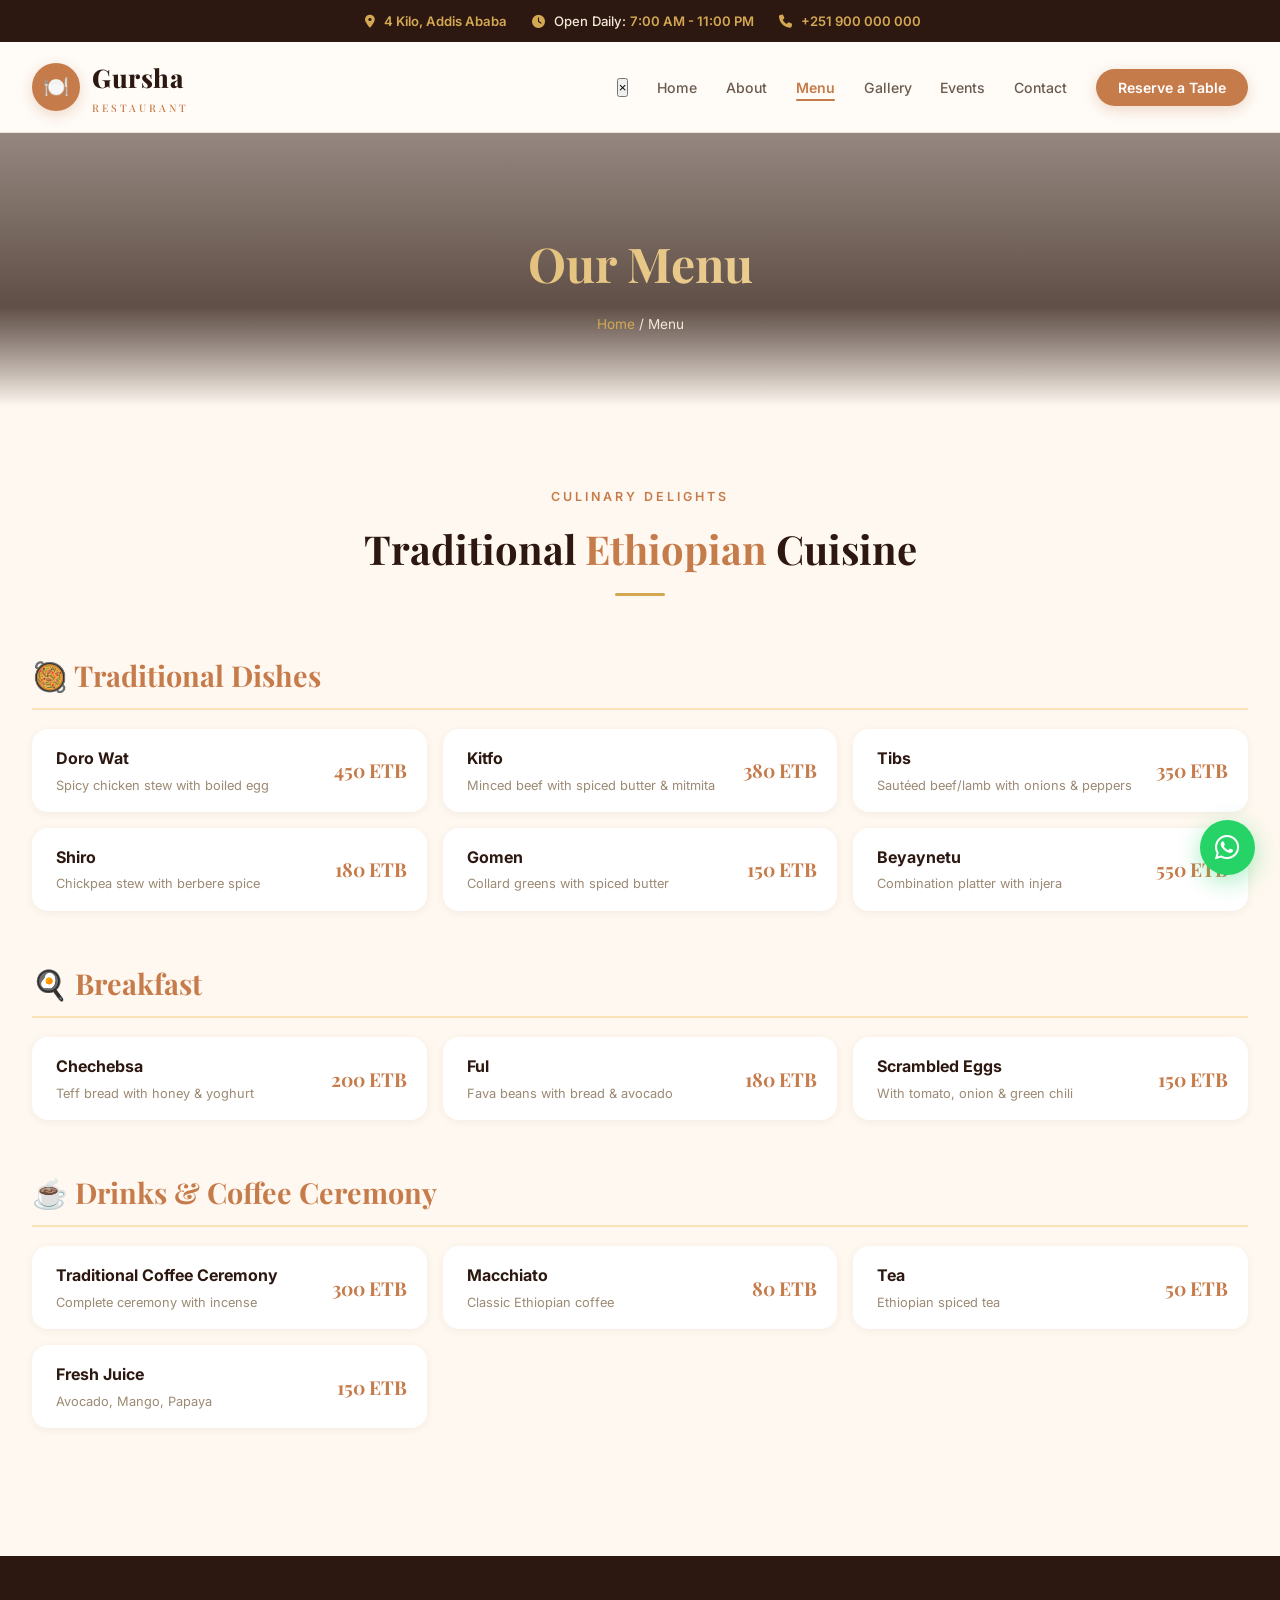
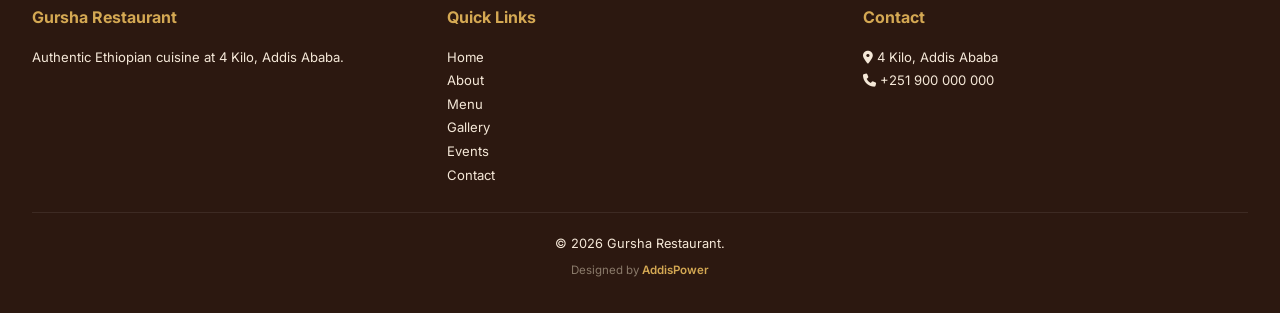
==== menu.html @ 1797aa76 "Create menu.html" ====
<!DOCTYPE html>
<html lang="en">
<head>
    <meta charset="UTF-8">
    <meta name="viewport" content="width=device-width, initial-scale=1.0">
    <title>Menu | Gursha Restaurant | 4 Kilo Addis Ababa</title>
    <meta name="description" content="Explore Gursha Restaurant's full menu - traditional Ethiopian dishes, breakfast, coffee ceremony, and more at 4 Kilo, Addis Ababa.">
    <link rel="preconnect" href="https://fonts.googleapis.com">
    <link rel="preconnect" href="https://fonts.gstatic.com" crossorigin>
    <link href="https://fonts.googleapis.com/css2?family=Inter:opsz,wght@14..32,300;400;500;600;700;800;900&family=Playfair+Display:ital,wght@0,400;0,500;0,600;0,700;0,800;0,900;1,400&display=swap" rel="stylesheet">
    <link rel="stylesheet" href="https://cdnjs.cloudflare.com/ajax/libs/font-awesome/6.5.1/css/all.min.css">
    <link rel="stylesheet" href="css/style.css">
</head>
<body>

<div class="topbar">
    <div><i class="fas fa-map-marker-alt"></i> <span>4 Kilo, Addis Ababa</span></div>
    <div><i class="fas fa-clock"></i> Open Daily: <span>7:00 AM - 11:00 PM</span></div>
    <div><i class="fas fa-phone"></i> <span>+251 900 000 000</span></div>
</div>

<header class="nav-bar">
    <div class="nav-inner">
        <a href="index.html" class="logo"><div class="logo-icon">🍽️</div><div class="logo-text">Gursha<span>RESTAURANT</span></div></a>
        <button class="mobile-menu-btn" aria-label="Menu"><i class="fas fa-bars"></i></button>
        <div class="nav-overlay"></div>
        <ul class="nav-links">
            <button class="nav-close-btn">&times;</button>
            <li><a href="index.html">Home</a></li>
            <li><a href="about.html">About</a></li>
            <li><a href="menu.html" class="active">Menu</a></li>
            <li><a href="gallery.html">Gallery</a></li>
            <li><a href="events.html">Events</a></li>
            <li><a href="contact.html">Contact</a></li>
            <li><a href="contact.html" class="nav-cta">Reserve a Table</a></li>
        </ul>
    </div>
</header>

<section class="page-header">
    <div class="page-header-content">
        <h1>Our Menu</h1>
        <div class="breadcrumb"><a href="index.html">Home</a> / Menu</div>
    </div>
</section>

<div class="container">
    <section class="section">
        <div class="section-header reveal">
            <div class="section-label">Culinary Delights</div>
            <h2 class="section-title">Traditional <span>Ethiopian</span> Cuisine</h2>
            <div class="section-line"></div>
        </div>

        <!-- Traditional Dishes -->
        <div class="menu-category reveal">
            <h3>🥘 Traditional Dishes</h3>
            <div class="menu-grid">
                <div class="menu-item"><div class="menu-item-info"><h4>Doro Wat</h4><p>Spicy chicken stew with boiled egg</p></div><div class="menu-item-price">450 ETB</div></div>
                <div class="menu-item"><div class="menu-item-info"><h4>Kitfo</h4><p>Minced beef with spiced butter & mitmita</p></div><div class="menu-item-price">380 ETB</div></div>
                <div class="menu-item"><div class="menu-item-info"><h4>Tibs</h4><p>Sautéed beef/lamb with onions & peppers</p></div><div class="menu-item-price">350 ETB</div></div>
                <div class="menu-item"><div class="menu-item-info"><h4>Shiro</h4><p>Chickpea stew with berbere spice</p></div><div class="menu-item-price">180 ETB</div></div>
                <div class="menu-item"><div class="menu-item-info"><h4>Gomen</h4><p>Collard greens with spiced butter</p></div><div class="menu-item-price">150 ETB</div></div>
                <div class="menu-item"><div class="menu-item-info"><h4>Beyaynetu</h4><p>Combination platter with injera</p></div><div class="menu-item-price">550 ETB</div></div>
            </div>
        </div>

        <!-- Breakfast -->
        <div class="menu-category reveal">
            <h3>🍳 Breakfast</h3>
            <div class="menu-grid">
                <div class="menu-item"><div class="menu-item-info"><h4>Chechebsa</h4><p>Teff bread with honey & yoghurt</p></div><div class="menu-item-price">200 ETB</div></div>
                <div class="menu-item"><div class="menu-item-info"><h4>Ful</h4><p>Fava beans with bread & avocado</p></div><div class="menu-item-price">180 ETB</div></div>
                <div class="menu-item"><div class="menu-item-info"><h4>Scrambled Eggs</h4><p>With tomato, onion & green chili</p></div><div class="menu-item-price">150 ETB</div></div>
            </div>
        </div>

        <!-- Drinks -->
        <div class="menu-category reveal">
            <h3>☕ Drinks & Coffee Ceremony</h3>
            <div class="menu-grid">
                <div class="menu-item"><div class="menu-item-info"><h4>Traditional Coffee Ceremony</h4><p>Complete ceremony with incense</p></div><div class="menu-item-price">300 ETB</div></div>
                <div class="menu-item"><div class="menu-item-info"><h4>Macchiato</h4><p>Classic Ethiopian coffee</p></div><div class="menu-item-price">80 ETB</div></div>
                <div class="menu-item"><div class="menu-item-info"><h4>Tea</h4><p>Ethiopian spiced tea</p></div><div class="menu-item-price">50 ETB</div></div>
                <div class="menu-item"><div class="menu-item-info"><h4>Fresh Juice</h4><p>Avocado, Mango, Papaya</p></div><div class="menu-item-price">150 ETB</div></div>
            </div>
        </div>
    </section>
</div>

<footer class="footer">
    <div class="footer-grid">
        <div class="footer-col"><h4>Gursha Restaurant</h4><p>Authentic Ethiopian cuisine at 4 Kilo, Addis Ababa.</p></div>
        <div class="footer-col"><h4>Quick Links</h4><a href="index.html">Home</a><a href="about.html">About</a><a href="menu.html">Menu</a><a href="gallery.html">Gallery</a><a href="events.html">Events</a><a href="contact.html">Contact</a></div>
        <div class="footer-col"><h4>Contact</h4><p><i class="fas fa-map-marker-alt"></i> 4 Kilo, Addis Ababa</p><p><i class="fas fa-phone"></i> +251 900 000 000</p></div>
    </div>
    <div class="footer-bottom"><p>&copy; 2026 Gursha Restaurant.</p><p class="footer-credit">Designed by <a href="https://addispower.pages.dev" target="_blank">AddisPower</a></p></div>
</footer>

<a href="https://wa.me/251900000000" class="whatsapp-float" target="_blank"><i class="fab fa-whatsapp"></i></a>
<script src="js/main.js"></script>
</body>
</html>
---- css/style.css ----
:root {
    --terracotta: #C67B4B;
    --terracotta-dark: #A85D2E;
    --terracotta-light: #E8C4A8;
    --gold: #D4A853;
    --gold-dark: #B8933F;
    --gold-light: #F9E4B7;
    --brown: #3E2C1F;
    --brown-dark: #2C1810;
    --brown-light: #6B5A4E;
    --cream: #FFF8F0;
    --cream-dark: #F5E8D8;
    --warm-white: #FFFCF8;
    --white: #FFFFFF;
    --gray: #9B8A74;
    --gray-light: #C4B8A8;
    --red: #B33A2A;
    --green: #25D366;
    --radius-sm: 8px;
    --radius: 16px;
    --radius-lg: 24px;
    --radius-xl: 32px;
    --shadow-sm: 0 2px 8px rgba(62,44,31,0.06);
    --shadow: 0 8px 30px rgba(62,44,31,0.1);
    --shadow-lg: 0 20px 50px rgba(62,44,31,0.15);
    --shadow-xl: 0 30px 70px rgba(62,44,31,0.2);
    --transition: 0.3s cubic-bezier(0.4,0,0.2,1);
    --transition-slow: 0.5s cubic-bezier(0.4,0,0.2,1);
}

* { margin: 0; padding: 0; box-sizing: border-box; }
html { scroll-behavior: smooth; }

body {
    font-family: 'Inter', sans-serif;
    background: var(--cream);
    color: var(--brown);
    line-height: 1.7;
    overflow-x: hidden;
    -webkit-font-smoothing: antialiased;
}

@keyframes fadeInUp {
    from { opacity: 0; transform: translateY(30px); }
    to { opacity: 1; transform: translateY(0); }
}
@keyframes fadeInLeft {
    from { opacity: 0; transform: translateX(-30px); }
    to { opacity: 1; transform: translateX(0); }
}
@keyframes scaleIn {
    from { opacity: 0; transform: scale(0.9); }
    to { opacity: 1; transform: scale(1); }
}
@keyframes shimmer {
    0% { background-position: 0% center; }
    100% { background-position: 200% center; }
}

.reveal {
    opacity: 0;
    transform: translateY(30px);
    transition: opacity 0.7s ease, transform 0.7s ease;
}
.reveal.visible { opacity: 1; transform: translateY(0); }

/* ============ TOP BAR ============ */
.topbar {
    background: var(--brown-dark);
    color: var(--cream-dark);
    text-align: center;
    padding: 10px 20px;
    font-size: 0.82rem;
    font-weight: 500;
    display: flex;
    justify-content: center;
    flex-wrap: wrap;
    gap: 20px;
}
.topbar i { color: var(--gold); margin: 0 5px; }
.topbar span { color: var(--gold); font-weight: 600; }

/* ============ NAVIGATION ============ */
.nav-bar {
    background: rgba(255,252,248,0.97);
    backdrop-filter: blur(20px);
    border-bottom: 1px solid rgba(198,123,75,0.2);
    position: sticky;
    top: 0;
    z-index: 1000;
    padding: 0 2rem;
}
.nav-inner {
    max-width: 1300px;
    margin: 0 auto;
    display: flex;
    justify-content: space-between;
    align-items: center;
    padding: 0.9rem 0;
    flex-wrap: wrap;
    gap: 16px;
}
.logo {
    display: flex;
    align-items: center;
    gap: 12px;
    text-decoration: none;
    cursor: pointer;
}
.logo-icon {
    width: 48px; height: 48px;
    background: var(--terracotta);
    border-radius: 50%;
    display: flex; align-items: center; justify-content: center;
    font-size: 1.3rem; color: white;
    box-shadow: 0 4px 15px rgba(198,123,75,0.3);
}
.logo-text {
    font-family: 'Playfair Display', serif;
    font-size: 1.6rem; font-weight: 800;
    color: var(--brown-dark); letter-spacing: 0.5px;
}
.logo-text span {
    display: block; font-size: 0.65rem;
    color: var(--terracotta); letter-spacing: 3px; font-weight: 500;
}
.nav-links {
    display: flex; gap: 1.8rem; list-style: none; flex-wrap: wrap; align-items: center;
}
.nav-links a {
    text-decoration: none; font-weight: 500;
    color: var(--brown-light); transition: var(--transition);
    font-size: 0.88rem; position: relative; padding: 5px 0;
}
.nav-links a::after {
    content: ''; position: absolute; bottom: 0; left: 0;
    width: 0; height: 2px; background: var(--terracotta);
    transition: var(--transition); border-radius: 2px;
}
.nav-links a:hover { color: var(--terracotta); }
.nav-links a:hover::after { width: 100%; }
.nav-links a.active { color: var(--terracotta); font-weight: 600; }
.nav-links a.active::after { width: 100%; }
.nav-cta {
    background: var(--terracotta); color: #fff !important;
    padding: 10px 22px !important; border-radius: 50px !important;
    font-weight: 600 !important; box-shadow: 0 4px 15px rgba(198,123,75,0.3);
}
.nav-cta::after { display: none !important; }
.nav-cta:hover { background: var(--terracotta-dark) !important; transform: translateY(-2px); }

.mobile-menu-btn {
    display: none;
    background: var(--terracotta); border: none;
    color: #fff; font-size: 24px;
    width: 44px; height: 44px; border-radius: 50%;
    cursor: pointer; z-index: 1002;
    box-shadow: 0 4px 15px rgba(198,123,75,0.3);
}

/* ============ MOBILE SIDE-SLIDE NAVIGATION ============ */
.nav-overlay {
    display: none;
    position: fixed; top: 0; left: 0;
    width: 100%; height: 100%;
    background: rgba(0,0,0,0.6);
    z-index: 1000; transition: opacity 0.3s ease;
}
.nav-overlay.show { display: block; }

@media (max-width: 768px) {
    .nav-links {
        position: fixed; top: 0; right: -100%;
        width: 80%; max-width: 320px; height: 100vh;
        background: var(--warm-white);
        flex-direction: column; justify-content: center; align-items: center;
        gap: 25px; transition: right 0.4s cubic-bezier(0.4, 0, 0.2, 1);
        box-shadow: -10px 0 40px rgba(0,0,0,0.3);
        z-index: 1001; padding: 60px 20px;
    }
    .nav-links.show { right: 0; }
    .nav-links a { font-size: 1.1rem; font-weight: 600; color: var(--brown); }
    .nav-close-btn {
        position: absolute; top: 20px; right: 20px;
        background: none; border: none;
        font-size: 28px; color: var(--brown);
        cursor: pointer;
    }
    .mobile-menu-btn { display: flex; align-items: center; justify-content: center; }
}

/* ============ HERO ============ */
.hero {
    background: linear-gradient(0deg, rgba(44,24,16,0.75) 0%, rgba(44,24,16,0.3) 100%),
        url('https://images.unsplash.com/photo-1555396273-367ea4eb4db5?w=1600&q=80') center/cover no-repeat;
    min-height: 90vh; display: flex; align-items: center; justify-content: center;
    text-align: center; position: relative;
}
.hero::after {
    content: ''; position: absolute; bottom: 0; left: 0;
    width: 100%; height: 200px;
    background: linear-gradient(0deg, var(--cream) 0%, transparent 100%);
    z-index: 1;
}
.hero-content { position: relative; z-index: 2; animation: scaleIn 0.8s ease forwards; padding: 2rem; }
.hero-badge {
    display: inline-block; background: var(--terracotta);
    color: white; padding: 8px 22px; border-radius: 50px;
    font-weight: 700; font-size: 0.85rem; letter-spacing: 2px;
    margin-bottom: 20px; box-shadow: 0 4px 15px rgba(198,123,75,0.4);
}
.hero h1 {
    font-family: 'Playfair Display', serif;
    font-size: clamp(3rem, 7vw, 5.5rem); letter-spacing: 6px;
    margin-bottom: 0.5rem;
    background: linear-gradient(135deg, var(--gold) 0%, var(--gold-light) 50%, var(--gold) 100%);
    background-size: 200% auto;
    -webkit-background-clip: text; background-clip: text;
    -webkit-text-fill-color: transparent;
    animation: shimmer 4s linear infinite;
}
.hero-subtitle { font-size: 1.2rem; letter-spacing: 4px; color: var(--gold-light); margin-bottom: 0.5rem; font-weight: 300; }
.hero-desc { font-size: 1rem; color: #D4C8B8; max-width: 500px; margin: 0 auto 28px; }
.hero-btns { display: flex; gap: 14px; justify-content: center; flex-wrap: wrap; }

/* ============ OPENING BANNER ============ */
.opening-banner {
    background: linear-gradient(135deg, var(--terracotta), var(--red));
    color: white; text-align: center; padding: 20px;
    font-weight: 600; font-size: 1rem; letter-spacing: 1px;
}
.opening-banner i { margin: 0 8px; }

/* ============ BUTTONS ============ */
.btn {
    padding: 14px 30px; border-radius: 50px; font-weight: 600;
    text-decoration: none; display: inline-flex; align-items: center; gap: 10px;
    transition: var(--transition); font-size: 0.95rem; cursor: pointer;
    font-family: 'Inter', sans-serif; border: none;
}
.btn-primary { background: var(--terracotta); color: #fff; box-shadow: 0 8px 25px rgba(198,123,75,0.3); }
.btn-primary:hover { background: var(--terracotta-dark); transform: translateY(-3px); }
.btn-outline { background: transparent; color: #fff; border: 1px solid rgba(255,255,255,0.4); }
.btn-outline:hover { border-color: var(--gold); transform: translateY(-3px); }
.btn-gold { background: var(--gold); color: var(--brown-dark); font-weight: 700; box-shadow: 0 8px 25px rgba(212,168,83,0.3); }
.btn-gold:hover { background: var(--gold-dark); transform: translateY(-3px); }
.btn-white { background: var(--white); color: var(--terracotta); box-shadow: var(--shadow); }
.btn-white:hover { background: var(--terracotta); color: #fff; transform: translateY(-3px); }

/* ============ CONTAINER ============ */
.container { max-width: 1300px; margin: 0 auto; padding: 0 2rem; }

/* ============ SECTION ============ */
.section { padding: 80px 0; }
.section-header { text-align: center; margin-bottom: 55px; }
.section-label {
    font-size: 0.78rem; color: var(--terracotta);
    text-transform: uppercase; letter-spacing: 3px;
    font-weight: 600; margin-bottom: 8px;
}
.section-title {
    font-family: 'Playfair Display', serif; font-size: 2.5rem;
    font-weight: 700; color: var(--brown-dark); margin-bottom: 10px;
}
.section-title span { color: var(--terracotta); }
.section-line {
    width: 50px; height: 3px; background: var(--gold);
    margin: 0 auto; border-radius: 2px;
}
.section-desc { color: var(--brown-light); max-width: 550px; margin: 14px auto 0; font-size: 0.95rem; }

/* ============ FEATURES BAR ============ */
.features-bar { background: var(--warm-white); padding: 30px 0; }
.features-grid {
    max-width: 1200px; margin: 0 auto;
    display: grid; grid-template-columns: repeat(auto-fit, minmax(200px, 1fr));
    gap: 25px; padding: 0 2rem; text-align: center;
}
.feature-item {
    color: var(--brown-light); font-weight: 500; font-size: 0.9rem;
    padding: 20px; background: var(--cream);
    border-radius: var(--radius); border: 1px solid rgba(198,123,75,0.15);
    transition: var(--transition);
}
.feature-item:hover { border-color: var(--terracotta); transform: translateY(-3px); }
.feature-item i { color: var(--terracotta); font-size: 1.6rem; display: block; margin-bottom: 8px; }

/* ============ CARDS GRID ============ */
.cards-grid {
    display: grid; grid-template-columns: repeat(auto-fit, minmax(280px, 1fr));
    gap: 24px; margin-top: 30px;
}
.card {
    background: var(--white); border-radius: var(--radius-lg);
    padding: 30px; text-align: center; box-shadow: var(--shadow);
    border: 1px solid rgba(198,123,75,0.1); transition: var(--transition);
}
.card:hover { transform: translateY(-6px); box-shadow: var(--shadow-lg); border-color: var(--terracotta-light); }
.card i { font-size: 2.5rem; color: var(--terracotta); margin-bottom: 14px; }
.card h4 { font-size: 1.2rem; color: var(--brown-dark); margin-bottom: 8px; }
.card p { font-size: 0.9rem; color: var(--brown-light); line-height: 1.5; }

/* ============ MENU ============ */
.menu-category { margin-bottom: 3rem; }
.menu-category h3 {
    font-family: 'Playfair Display', serif; font-size: 1.8rem;
    color: var(--terracotta); margin-bottom: 1.2rem;
    padding-bottom: 0.5rem; border-bottom: 2px solid var(--gold-light);
    display: flex; align-items: center; gap: 10px;
}
.menu-grid {
    display: grid; grid-template-columns: repeat(auto-fill, minmax(300px, 1fr));
    gap: 1rem;
}
.menu-item {
    background: var(--white); border-radius: var(--radius);
    padding: 16px 20px; display: flex; justify-content: space-between;
    align-items: center; box-shadow: var(--shadow-sm);
    border-left: 4px solid transparent; transition: var(--transition);
}
.menu-item:hover { border-left-color: var(--terracotta); transform: translateX(4px); }
.menu-item-info h4 { font-size: 1rem; color: var(--brown-dark); margin-bottom: 2px; }
.menu-item-info p { font-size: 0.8rem; color: var(--gray); }
.menu-item-price {
    font-family: 'Playfair Display', serif; font-size: 1.2rem;
    font-weight: 700; color: var(--terracotta); white-space: nowrap;
}

/* ============ GALLERY ============ */
.gallery-grid {
    display: grid; grid-template-columns: repeat(auto-fill, minmax(280px, 1fr));
    gap: 20px;
}
.gallery-item {
    border-radius: var(--radius-lg); overflow: hidden;
    box-shadow: var(--shadow); transition: var(--transition);
    aspect-ratio: 4/3;
}
.gallery-item:hover { transform: scale(1.03); box-shadow: var(--shadow-lg); }
.gallery-item img { width: 100%; height: 100%; object-fit: cover; }

/* ============ EVENTS ============ */
.events-grid {
    display: grid; grid-template-columns: repeat(auto-fit, minmax(320px, 1fr));
    gap: 30px;
}
.event-card {
    background: var(--white); border-radius: var(--radius-lg);
    overflow: hidden; box-shadow: var(--shadow); transition: var(--transition);
}
.event-card:hover { transform: translateY(-6px); box-shadow: var(--shadow-lg); }
.event-card-img {
    height: 200px; background-size: cover; background-position: center;
}
.event-card-body { padding: 24px; }
.event-card-body h4 { font-size: 1.2rem; color: var(--brown-dark); margin-bottom: 8px; }
.event-card-body p { font-size: 0.9rem; color: var(--brown-light); line-height: 1.6; margin-bottom: 12px; }
.event-features { list-style: none; margin-bottom: 14px; }
.event-features li { font-size: 0.85rem; color: var(--brown-light); padding: 4px 0; }
.event-features li i { color: var(--terracotta); margin-right: 8px; }

/* ============ ORDER FORM ============ */
.order-form-section {
    background: var(--warm-white); border-radius: var(--radius-xl);
    padding: 50px; box-shadow: var(--shadow);
}
.order-form-grid {
    display: grid; grid-template-columns: 1fr 1fr; gap: 30px;
}
.order-form input, .order-form select, .order-form textarea {
    width: 100%; padding: 14px 16px;
    background: var(--white); border: 1px solid rgba(198,123,75,0.2);
    border-radius: var(--radius-sm); color: var(--brown);
    font-family: 'Inter', sans-serif; font-size: 0.9rem;
    margin-bottom: 14px; transition: var(--transition);
}
.order-form input:focus, .order-form select:focus, .order-form textarea:focus {
    outline: none; border-color: var(--terracotta);
}
.order-form textarea { resize: vertical; min-height: 100px; }
.order-form button {
    width: 100%; padding: 14px;
    background: var(--terracotta); color: #fff;
    border: none; border-radius: 50px;
    font-weight: 700; cursor: pointer;
    transition: var(--transition); font-family: 'Inter', sans-serif;
}
.order-form button:hover { background: var(--terracotta-dark); }
.order-summary {
    background: var(--white); border-radius: var(--radius-lg);
    padding: 30px; border: 1px solid rgba(198,123,75,0.15);
}

/* ============ CONTACT ============ */
.contact-grid {
    display: grid; grid-template-columns: 1fr 1.2fr; gap: 40px;
    background: var(--white); border-radius: var(--radius-xl);
    padding: 50px; box-shadow: var(--shadow);
}
.contact-info h3 { font-family: 'Playfair Display', serif; font-size: 1.8rem; color: var(--terracotta); margin-bottom: 20px; }
.contact-info-item { display: flex; align-items: flex-start; gap: 14px; margin-bottom: 18px; }
.contact-icon {
    width: 44px; height: 44px; background: var(--cream);
    border-radius: 50%; display: flex; align-items: center; justify-content: center;
    color: var(--terracotta); flex-shrink: 0;
}
.contact-text h4 { font-size: 0.95rem; color: var(--brown-dark); margin-bottom: 2px; }
.contact-text p { font-size: 0.85rem; color: var(--brown-light); }
.social-icons { display: flex; gap: 12px; margin-top: 22px; }
.social-icons a {
    width: 44px; height: 44px; background: var(--cream);
    border-radius: 50%; display: flex; align-items: center; justify-content: center;
    color: var(--terracotta); font-size: 1.2rem; text-decoration: none;
    transition: var(--transition); border: 1px solid rgba(198,123,75,0.2);
}
.social-icons a:hover { background: var(--terracotta); color: #fff; transform: translateY(-3px); }
.contact-form input, .contact-form textarea, .contact-form select {
    width: 100%; padding: 14px 16px;
    background: var(--cream); border: 1px solid rgba(198,123,75,0.2);
    border-radius: var(--radius-sm); color: var(--brown);
    font-family: 'Inter', sans-serif; font-size: 0.9rem;
    margin-bottom: 14px; transition: var(--transition);
}
.contact-form input:focus, .contact-form textarea:focus, .contact-form select:focus {
    outline: none; border-color: var(--terracotta);
}
.contact-form textarea { resize: vertical; min-height: 100px; }
.contact-form button {
    width: 100%; padding: 14px; background: var(--terracotta);
    color: #fff; border: none; border-radius: 50px;
    font-weight: 700; cursor: pointer; transition: var(--transition);
    font-family: 'Inter', sans-serif;
}
.contact-form button:hover { background: var(--terracotta-dark); }

/* ============ MAP ============ */
.map-container {
    border-radius: var(--radius-lg); overflow: hidden;
    border: 2px solid rgba(198,123,75,0.2); margin-top: 30px;
    box-shadow: var(--shadow);
}
.map-container iframe { width: 100%; height: 350px; border: none; display: block; }

/* ============ HOURS TABLE ============ */
.hours-table {
    width: 100%; border-collapse: collapse;
    background: var(--white); border-radius: var(--radius-lg);
    overflow: hidden; box-shadow: var(--shadow);
}
.hours-table th, .hours-table td {
    padding: 14px 18px; text-align: left;
    border-bottom: 1px solid rgba(198,123,75,0.1);
}
.hours-table th { background: var(--terracotta); color: #fff; font-weight: 600; text-transform: uppercase; letter-spacing: 1px; font-size: 0.78rem; }
.hours-table td { color: var(--brown-light); }
.hours-table tr:last-child td { border-bottom: none; }

/* ============ PAGE HEADER ============ */
.page-header {
    background: linear-gradient(0deg, rgba(44,24,16,0.9) 0%, rgba(44,24,16,0.5) 100%),
        url('https://images.unsplash.com/photo-1555396273-367ea4eb4db5?w=1600&q=80') center/cover no-repeat;
    padding: 90px 20px 70px; text-align: center; position: relative;
}
.page-header::after {
    content: ''; position: absolute; bottom: 0; left: 0;
    width: 100%; height: 100px;
    background: linear-gradient(0deg, var(--cream) 0%, transparent 100%);
    z-index: 1;
}
.page-header-content { position: relative; z-index: 2; }
.page-header h1 {
    font-family: 'Playfair Display', serif; font-size: 3rem;
    background: linear-gradient(135deg, var(--gold) 0%, var(--gold-light) 50%, var(--gold) 100%);
    background-size: 200% auto;
    -webkit-background-clip: text; background-clip: text;
    -webkit-text-fill-color: transparent;
    animation: shimmer 4s linear infinite; margin-bottom: 8px;
}
.breadcrumb { color: var(--cream-dark); font-size: 0.85rem; }
.breadcrumb a { color: var(--gold); text-decoration: none; }

/* ============ FOOTER ============ */
.footer { background: var(--brown-dark); color: var(--cream-dark); padding: 3rem 2rem 2rem; }
.footer-grid {
    max-width: 1300px; margin: 0 auto;
    display: grid; grid-template-columns: repeat(auto-fit, minmax(200px, 1fr));
    gap: 30px; margin-bottom: 25px;
}
.footer-col h4 { font-size: 1rem; color: var(--gold); margin-bottom: 14px; }
.footer-col p, .footer-col a {
    display: block; color: var(--cream-dark); font-size: 0.82rem;
    line-height: 1.8; text-decoration: none; transition: var(--transition);
}
.footer-col a:hover { color: var(--gold); padding-left: 4px; }
.footer-bottom {
    max-width: 1300px; margin: 0 auto; text-align: center;
    padding-top: 20px; border-top: 1px solid rgba(255,255,255,0.08);
    font-size: 0.8rem;
}
.footer-credit { margin-top: 6px; font-size: 0.72rem; color: #8A7A6A; }
.footer-credit a { color: var(--gold); text-decoration: none; font-weight: 600; }
.footer-credit a:hover { color: var(--terracotta-light); }

/* ============ WHATSAPP ============ */
.whatsapp-float {
    position: fixed; bottom: 25px; right: 25px;
    background: #25D366; width: 55px; height: 55px;
    border-radius: 50%; display: flex; align-items: center; justify-content: center;
    color: white; font-size: 28px; text-decoration: none;
    z-index: 999; box-shadow: 0 6px 25px rgba(37,211,102,0.4);
    animation: pulseGreen 2.5s infinite;
}
@keyframes pulseGreen {
    0%,100% { box-shadow: 0 6px 25px rgba(37,211,102,0.35); }
    50% { box-shadow: 0 6px 35px rgba(37,211,102,0.6); }
}

/* ============ RESPONSIVE ============ */
@media (max-width: 900px) {
    .contact-grid, .order-form-grid { grid-template-columns: 1fr; padding: 30px 22px; }
    .section-title { font-size: 2rem; }
    .page-header h1 { font-size: 2.2rem; }
}
@media (max-width: 768px) {
    .hero { min-height: 70vh; }
    .hero h1 { font-size: 2.5rem; letter-spacing: 3px; }
    .section { padding: 50px 0; }
}
@media (min-width: 769px) {
    .nav-links { display: flex !important; }
}
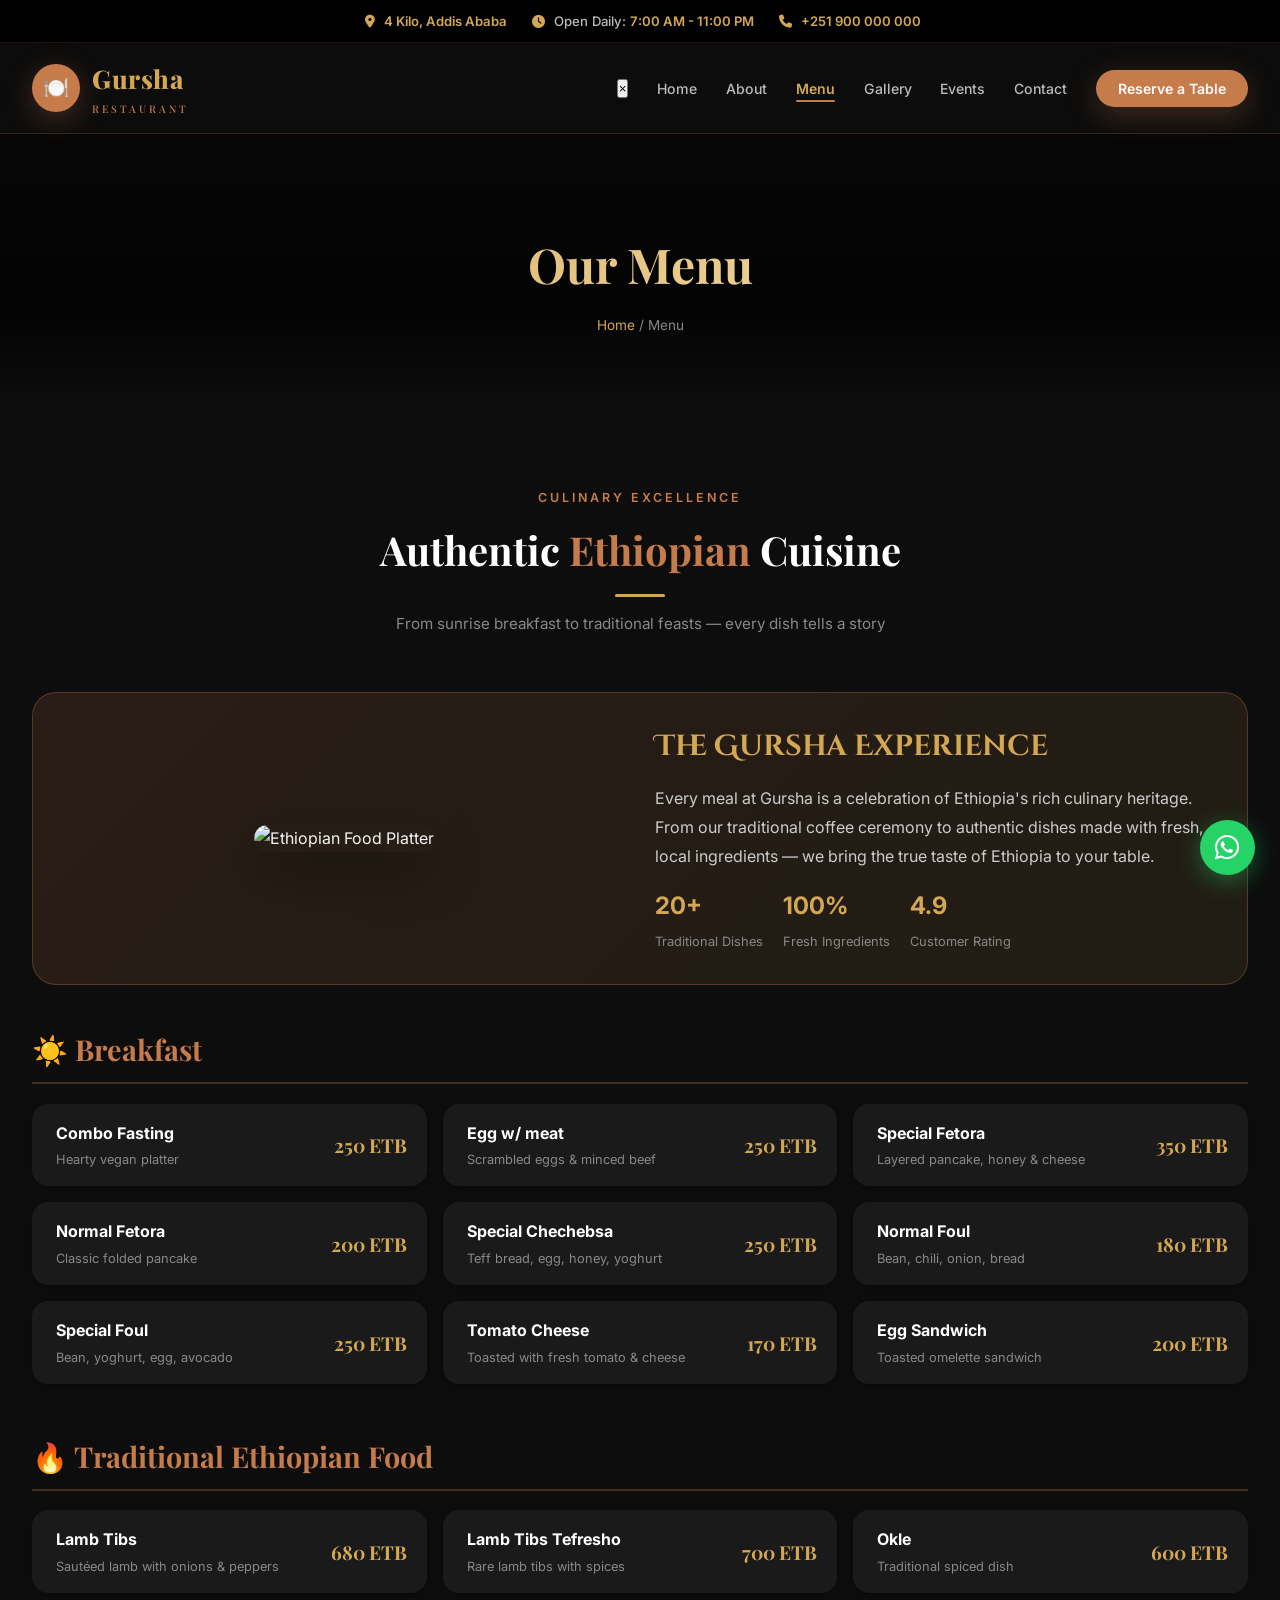
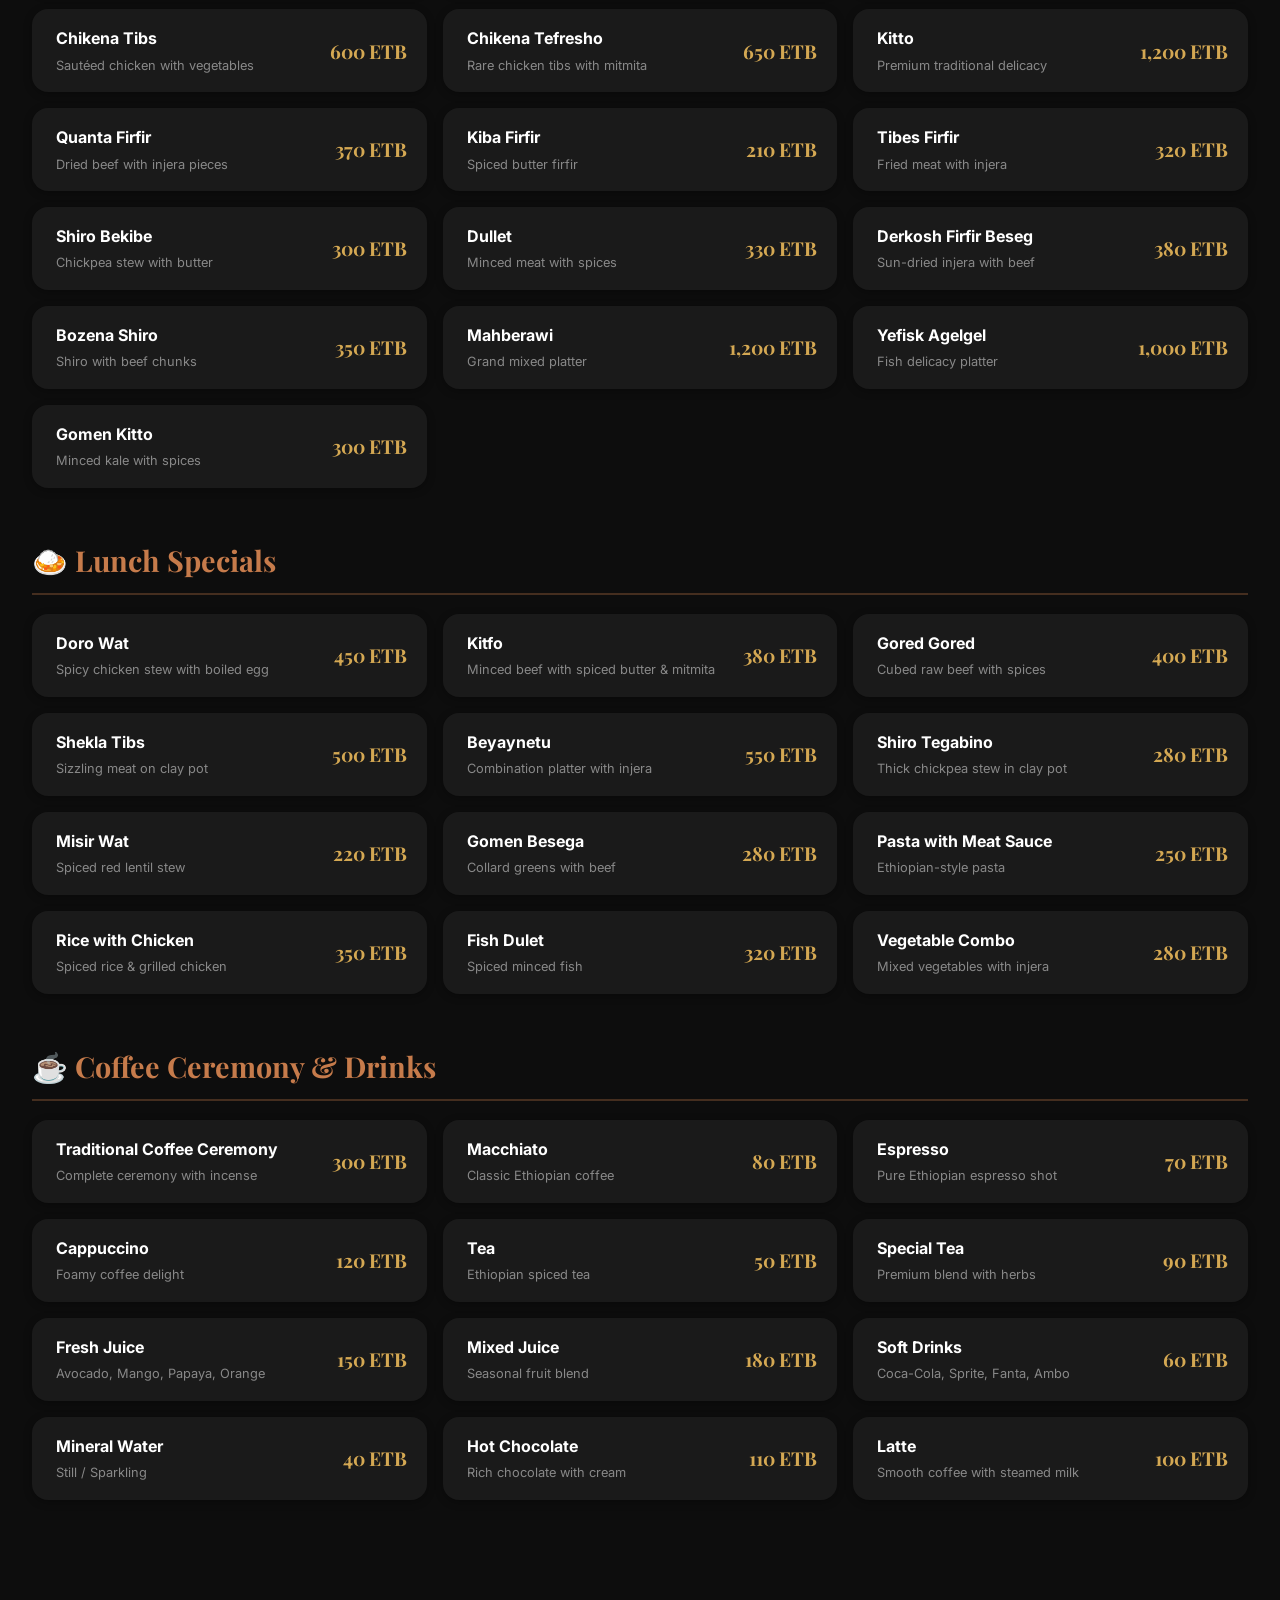
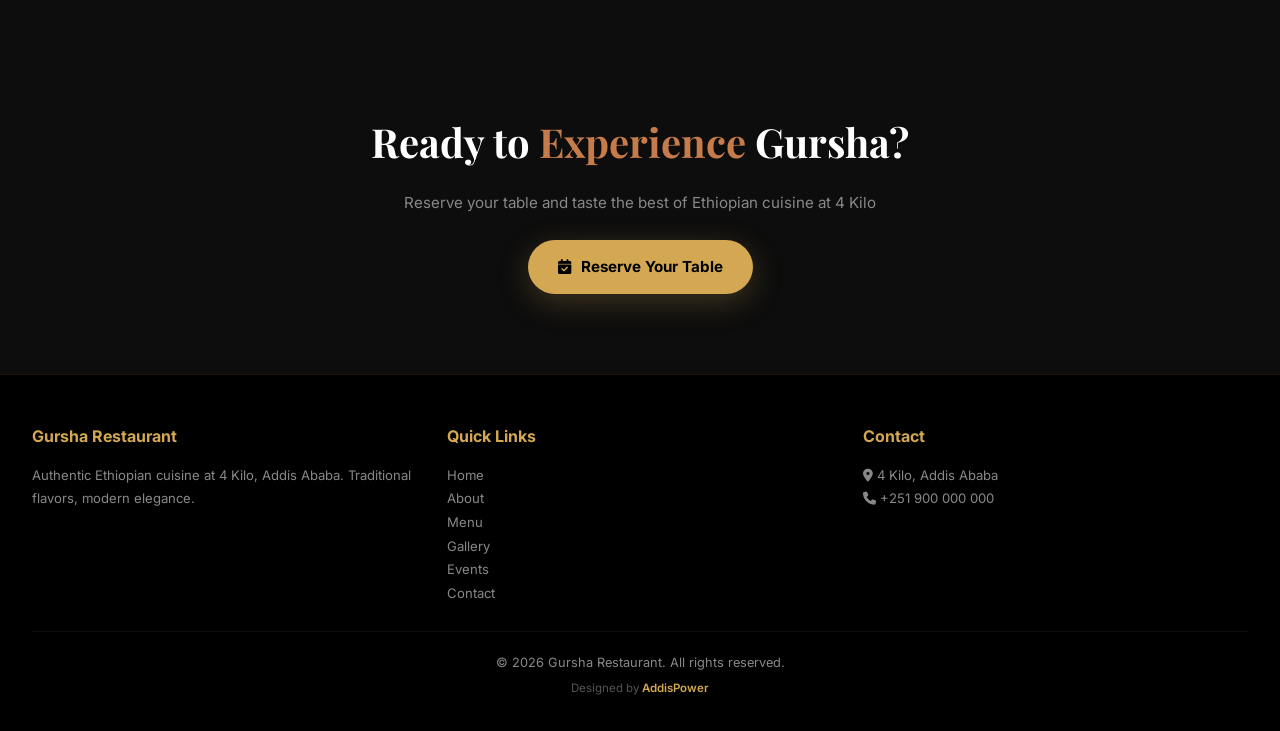
==== commit e6c4abea: "Update menu.html" ====
--- a/menu.html
+++ b/menu.html
@@ -2,26 +2,31 @@
 <html lang="en">
 <head>
     <meta charset="UTF-8">
-    <meta name="viewport" content="width=device-width, initial-scale=1.0">
+    <meta name="viewport" content="width=device-width, initial-scale=1.0, user-scalable=yes">
     <title>Menu | Gursha Restaurant | 4 Kilo Addis Ababa</title>
-    <meta name="description" content="Explore Gursha Restaurant's full menu - traditional Ethiopian dishes, breakfast, coffee ceremony, and more at 4 Kilo, Addis Ababa.">
-    <link rel="preconnect" href="https://fonts.googleapis.com">
-    <link rel="preconnect" href="https://fonts.gstatic.com" crossorigin>
-    <link href="https://fonts.googleapis.com/css2?family=Inter:opsz,wght@14..32,300;400;500;600;700;800;900&family=Playfair+Display:ital,wght@0,400;0,500;0,600;0,700;0,800;0,900;1,400&display=swap" rel="stylesheet">
+    <meta name="description" content="Explore Gursha Restaurant's full menu - Breakfast, Lunch, Traditional Ethiopian dishes, Coffee Ceremony & Drinks at 4 Kilo, Addis Ababa.">
+    <meta property="og:title" content="Gursha Restaurant Menu | 4 Kilo Addis Ababa">
+    <meta property="og:description" content="Authentic Ethiopian cuisine - Breakfast, Lunch, Traditional dishes, and Premium Coffee at 4 Kilo.">
+    <link href="https://fonts.googleapis.com/css2?family=Cinzel+Decorative:wght@400;700;900&family=Cormorant+Garamond:ital,wght@0,300;0,400;0,500;0,600;0,700;1,400;1,600&family=Marcellus&family=Inter:opsz,wght@14..32,300;400;500;600;700;800;900&family=Playfair+Display:ital,wght@0,400;0,500;0,600;0,700;0,800;0,900;1,400&display=swap" rel="stylesheet">
     <link rel="stylesheet" href="https://cdnjs.cloudflare.com/ajax/libs/font-awesome/6.5.1/css/all.min.css">
     <link rel="stylesheet" href="css/style.css">
 </head>
 <body>
 
+<!-- Top Bar -->
 <div class="topbar">
     <div><i class="fas fa-map-marker-alt"></i> <span>4 Kilo, Addis Ababa</span></div>
     <div><i class="fas fa-clock"></i> Open Daily: <span>7:00 AM - 11:00 PM</span></div>
     <div><i class="fas fa-phone"></i> <span>+251 900 000 000</span></div>
 </div>
 
+<!-- Navigation -->
 <header class="nav-bar">
     <div class="nav-inner">
-        <a href="index.html" class="logo"><div class="logo-icon">🍽️</div><div class="logo-text">Gursha<span>RESTAURANT</span></div></a>
+        <a href="index.html" class="logo">
+            <div class="logo-icon">🍽️</div>
+            <div class="logo-text">Gursha<span>RESTAURANT</span></div>
+        </a>
         <button class="mobile-menu-btn" aria-label="Menu"><i class="fas fa-bars"></i></button>
         <div class="nav-overlay"></div>
         <ul class="nav-links">
@@ -37,7 +42,8 @@
     </div>
 </header>
 
-<section class="page-header">
+<!-- Page Header -->
+<section class="page-header" style="background: linear-gradient(0deg, rgba(0,0,0,0.9) 0%, rgba(0,0,0,0.5) 100%), url('https://images.unsplash.com/photo-1585937421612-70a008356fbe?w=1600&q=80') center/cover no-repeat;">
     <div class="page-header-content">
         <h1>Our Menu</h1>
         <div class="breadcrumb"><a href="index.html">Home</a> / Menu</div>
@@ -47,54 +53,126 @@
 <div class="container">
     <section class="section">
         <div class="section-header reveal">
-            <div class="section-label">Culinary Delights</div>
-            <h2 class="section-title">Traditional <span>Ethiopian</span> Cuisine</h2>
+            <div class="section-label">Culinary Excellence</div>
+            <h2 class="section-title">Authentic <span>Ethiopian</span> Cuisine</h2>
             <div class="section-line"></div>
+            <p class="section-desc">From sunrise breakfast to traditional feasts — every dish tells a story</p>
         </div>
 
-        <!-- Traditional Dishes -->
+        <!-- Menu Hero Card -->
+        <div class="reveal" style="background: linear-gradient(135deg, rgba(198,123,75,0.15), rgba(212,168,83,0.1)); border: 1px solid rgba(198,123,75,0.3); border-radius: 24px; padding: 30px; text-align: center; margin-bottom: 40px; display: flex; align-items: center; gap: 30px; flex-wrap: wrap;">
+            <div style="flex: 1; min-width: 250px;">
+                <img src="https://images.unsplash.com/photo-1585937421612-70a008356fbe?w=600&q=80" alt="Ethiopian Food Platter" style="width: 100%; border-radius: 16px; box-shadow: 0 20px 50px rgba(0,0,0,0.4);">
+            </div>
+            <div style="flex: 1; min-width: 250px; text-align: left;">
+                <h3 style="font-family: 'Cinzel Decorative', serif; font-size: 1.8rem; color: var(--gold); margin-bottom: 12px;">The Gursha Experience</h3>
+                <p style="color: var(--text-secondary); line-height: 1.8; margin-bottom: 16px;">Every meal at Gursha is a celebration of Ethiopia's rich culinary heritage. From our traditional coffee ceremony to authentic dishes made with fresh, local ingredients — we bring the true taste of Ethiopia to your table.</p>
+                <div style="display: flex; gap: 20px; flex-wrap: wrap;">
+                    <div><span style="color: var(--gold); font-weight: 700; font-size: 1.5rem;">20+</span><br><span style="color: var(--text-muted); font-size: 0.8rem;">Traditional Dishes</span></div>
+                    <div><span style="color: var(--gold); font-weight: 700; font-size: 1.5rem;">100%</span><br><span style="color: var(--text-muted); font-size: 0.8rem;">Fresh Ingredients</span></div>
+                    <div><span style="color: var(--gold); font-weight: 700; font-size: 1.5rem;">4.9</span><br><span style="color: var(--text-muted); font-size: 0.8rem;">Customer Rating</span></div>
+                </div>
+            </div>
+        </div>
+
+        <!-- ============ BREAKFAST ============ -->
         <div class="menu-category reveal">
-            <h3>🥘 Traditional Dishes</h3>
+            <h3>☀️ Breakfast</h3>
+            <div class="menu-grid">
+                <div class="menu-item"><div class="menu-item-info"><h4>Combo Fasting</h4><p>Hearty vegan platter</p></div><div class="menu-item-price">250 ETB</div></div>
+                <div class="menu-item"><div class="menu-item-info"><h4>Egg w/ meat</h4><p>Scrambled eggs & minced beef</p></div><div class="menu-item-price">250 ETB</div></div>
+                <div class="menu-item"><div class="menu-item-info"><h4>Special Fetora</h4><p>Layered pancake, honey & cheese</p></div><div class="menu-item-price">350 ETB</div></div>
+                <div class="menu-item"><div class="menu-item-info"><h4>Normal Fetora</h4><p>Classic folded pancake</p></div><div class="menu-item-price">200 ETB</div></div>
+                <div class="menu-item"><div class="menu-item-info"><h4>Special Chechebsa</h4><p>Teff bread, egg, honey, yoghurt</p></div><div class="menu-item-price">250 ETB</div></div>
+                <div class="menu-item"><div class="menu-item-info"><h4>Normal Foul</h4><p>Bean, chili, onion, bread</p></div><div class="menu-item-price">180 ETB</div></div>
+                <div class="menu-item"><div class="menu-item-info"><h4>Special Foul</h4><p>Bean, yoghurt, egg, avocado</p></div><div class="menu-item-price">250 ETB</div></div>
+                <div class="menu-item"><div class="menu-item-info"><h4>Tomato Cheese</h4><p>Toasted with fresh tomato & cheese</p></div><div class="menu-item-price">170 ETB</div></div>
+                <div class="menu-item"><div class="menu-item-info"><h4>Egg Sandwich</h4><p>Toasted omelette sandwich</p></div><div class="menu-item-price">200 ETB</div></div>
+            </div>
+        </div>
+
+        <!-- ============ TRADITIONAL ETHIOPIAN FOOD ============ -->
+        <div class="menu-category reveal">
+            <h3>🔥 Traditional Ethiopian Food</h3>
+            <div class="menu-grid">
+                <div class="menu-item"><div class="menu-item-info"><h4>Lamb Tibs</h4><p>Sautéed lamb with onions & peppers</p></div><div class="menu-item-price">680 ETB</div></div>
+                <div class="menu-item"><div class="menu-item-info"><h4>Lamb Tibs Tefresho</h4><p>Rare lamb tibs with spices</p></div><div class="menu-item-price">700 ETB</div></div>
+                <div class="menu-item"><div class="menu-item-info"><h4>Okle</h4><p>Traditional spiced dish</p></div><div class="menu-item-price">600 ETB</div></div>
+                <div class="menu-item"><div class="menu-item-info"><h4>Chikena Tibs</h4><p>Sautéed chicken with vegetables</p></div><div class="menu-item-price">600 ETB</div></div>
+                <div class="menu-item"><div class="menu-item-info"><h4>Chikena Tefresho</h4><p>Rare chicken tibs with mitmita</p></div><div class="menu-item-price">650 ETB</div></div>
+                <div class="menu-item"><div class="menu-item-info"><h4>Kitto</h4><p>Premium traditional delicacy</p></div><div class="menu-item-price">1,200 ETB</div></div>
+                <div class="menu-item"><div class="menu-item-info"><h4>Quanta Firfir</h4><p>Dried beef with injera pieces</p></div><div class="menu-item-price">370 ETB</div></div>
+                <div class="menu-item"><div class="menu-item-info"><h4>Kiba Firfir</h4><p>Spiced butter firfir</p></div><div class="menu-item-price">210 ETB</div></div>
+                <div class="menu-item"><div class="menu-item-info"><h4>Tibes Firfir</h4><p>Fried meat with injera</p></div><div class="menu-item-price">320 ETB</div></div>
+                <div class="menu-item"><div class="menu-item-info"><h4>Shiro Bekibe</h4><p>Chickpea stew with butter</p></div><div class="menu-item-price">300 ETB</div></div>
+                <div class="menu-item"><div class="menu-item-info"><h4>Dullet</h4><p>Minced meat with spices</p></div><div class="menu-item-price">330 ETB</div></div>
+                <div class="menu-item"><div class="menu-item-info"><h4>Derkosh Firfir Beseg</h4><p>Sun-dried injera with beef</p></div><div class="menu-item-price">380 ETB</div></div>
+                <div class="menu-item"><div class="menu-item-info"><h4>Bozena Shiro</h4><p>Shiro with beef chunks</p></div><div class="menu-item-price">350 ETB</div></div>
+                <div class="menu-item"><div class="menu-item-info"><h4>Mahberawi</h4><p>Grand mixed platter</p></div><div class="menu-item-price">1,200 ETB</div></div>
+                <div class="menu-item"><div class="menu-item-info"><h4>Yefisk Agelgel</h4><p>Fish delicacy platter</p></div><div class="menu-item-price">1,000 ETB</div></div>
+                <div class="menu-item"><div class="menu-item-info"><h4>Gomen Kitto</h4><p>Minced kale with spices</p></div><div class="menu-item-price">300 ETB</div></div>
+            </div>
+        </div>
+
+        <!-- ============ LUNCH ============ -->
+        <div class="menu-category reveal">
+            <h3>🍛 Lunch Specials</h3>
             <div class="menu-grid">
                 <div class="menu-item"><div class="menu-item-info"><h4>Doro Wat</h4><p>Spicy chicken stew with boiled egg</p></div><div class="menu-item-price">450 ETB</div></div>
                 <div class="menu-item"><div class="menu-item-info"><h4>Kitfo</h4><p>Minced beef with spiced butter & mitmita</p></div><div class="menu-item-price">380 ETB</div></div>
-                <div class="menu-item"><div class="menu-item-info"><h4>Tibs</h4><p>Sautéed beef/lamb with onions & peppers</p></div><div class="menu-item-price">350 ETB</div></div>
-                <div class="menu-item"><div class="menu-item-info"><h4>Shiro</h4><p>Chickpea stew with berbere spice</p></div><div class="menu-item-price">180 ETB</div></div>
-                <div class="menu-item"><div class="menu-item-info"><h4>Gomen</h4><p>Collard greens with spiced butter</p></div><div class="menu-item-price">150 ETB</div></div>
+                <div class="menu-item"><div class="menu-item-info"><h4>Gored Gored</h4><p>Cubed raw beef with spices</p></div><div class="menu-item-price">400 ETB</div></div>
+                <div class="menu-item"><div class="menu-item-info"><h4>Shekla Tibs</h4><p>Sizzling meat on clay pot</p></div><div class="menu-item-price">500 ETB</div></div>
                 <div class="menu-item"><div class="menu-item-info"><h4>Beyaynetu</h4><p>Combination platter with injera</p></div><div class="menu-item-price">550 ETB</div></div>
+                <div class="menu-item"><div class="menu-item-info"><h4>Shiro Tegabino</h4><p>Thick chickpea stew in clay pot</p></div><div class="menu-item-price">280 ETB</div></div>
+                <div class="menu-item"><div class="menu-item-info"><h4>Misir Wat</h4><p>Spiced red lentil stew</p></div><div class="menu-item-price">220 ETB</div></div>
+                <div class="menu-item"><div class="menu-item-info"><h4>Gomen Besega</h4><p>Collard greens with beef</p></div><div class="menu-item-price">280 ETB</div></div>
+                <div class="menu-item"><div class="menu-item-info"><h4>Pasta with Meat Sauce</h4><p>Ethiopian-style pasta</p></div><div class="menu-item-price">250 ETB</div></div>
+                <div class="menu-item"><div class="menu-item-info"><h4>Rice with Chicken</h4><p>Spiced rice & grilled chicken</p></div><div class="menu-item-price">350 ETB</div></div>
+                <div class="menu-item"><div class="menu-item-info"><h4>Fish Dulet</h4><p>Spiced minced fish</p></div><div class="menu-item-price">320 ETB</div></div>
+                <div class="menu-item"><div class="menu-item-info"><h4>Vegetable Combo</h4><p>Mixed vegetables with injera</p></div><div class="menu-item-price">280 ETB</div></div>
             </div>
         </div>
 
-        <!-- Breakfast -->
+        <!-- ============ COFFEE & DRINKS ============ -->
         <div class="menu-category reveal">
-            <h3>🍳 Breakfast</h3>
-            <div class="menu-grid">
-                <div class="menu-item"><div class="menu-item-info"><h4>Chechebsa</h4><p>Teff bread with honey & yoghurt</p></div><div class="menu-item-price">200 ETB</div></div>
-                <div class="menu-item"><div class="menu-item-info"><h4>Ful</h4><p>Fava beans with bread & avocado</p></div><div class="menu-item-price">180 ETB</div></div>
-                <div class="menu-item"><div class="menu-item-info"><h4>Scrambled Eggs</h4><p>With tomato, onion & green chili</p></div><div class="menu-item-price">150 ETB</div></div>
-            </div>
-        </div>
-
-        <!-- Drinks -->
-        <div class="menu-category reveal">
-            <h3>☕ Drinks & Coffee Ceremony</h3>
+            <h3>☕ Coffee Ceremony & Drinks</h3>
             <div class="menu-grid">
                 <div class="menu-item"><div class="menu-item-info"><h4>Traditional Coffee Ceremony</h4><p>Complete ceremony with incense</p></div><div class="menu-item-price">300 ETB</div></div>
                 <div class="menu-item"><div class="menu-item-info"><h4>Macchiato</h4><p>Classic Ethiopian coffee</p></div><div class="menu-item-price">80 ETB</div></div>
+                <div class="menu-item"><div class="menu-item-info"><h4>Espresso</h4><p>Pure Ethiopian espresso shot</p></div><div class="menu-item-price">70 ETB</div></div>
+                <div class="menu-item"><div class="menu-item-info"><h4>Cappuccino</h4><p>Foamy coffee delight</p></div><div class="menu-item-price">120 ETB</div></div>
                 <div class="menu-item"><div class="menu-item-info"><h4>Tea</h4><p>Ethiopian spiced tea</p></div><div class="menu-item-price">50 ETB</div></div>
-                <div class="menu-item"><div class="menu-item-info"><h4>Fresh Juice</h4><p>Avocado, Mango, Papaya</p></div><div class="menu-item-price">150 ETB</div></div>
+                <div class="menu-item"><div class="menu-item-info"><h4>Special Tea</h4><p>Premium blend with herbs</p></div><div class="menu-item-price">90 ETB</div></div>
+                <div class="menu-item"><div class="menu-item-info"><h4>Fresh Juice</h4><p>Avocado, Mango, Papaya, Orange</p></div><div class="menu-item-price">150 ETB</div></div>
+                <div class="menu-item"><div class="menu-item-info"><h4>Mixed Juice</h4><p>Seasonal fruit blend</p></div><div class="menu-item-price">180 ETB</div></div>
+                <div class="menu-item"><div class="menu-item-info"><h4>Soft Drinks</h4><p>Coca-Cola, Sprite, Fanta, Ambo</p></div><div class="menu-item-price">60 ETB</div></div>
+                <div class="menu-item"><div class="menu-item-info"><h4>Mineral Water</h4><p>Still / Sparkling</p></div><div class="menu-item-price">40 ETB</div></div>
+                <div class="menu-item"><div class="menu-item-info"><h4>Hot Chocolate</h4><p>Rich chocolate with cream</p></div><div class="menu-item-price">110 ETB</div></div>
+                <div class="menu-item"><div class="menu-item-info"><h4>Latte</h4><p>Smooth coffee with steamed milk</p></div><div class="menu-item-price">100 ETB</div></div>
             </div>
         </div>
     </section>
 </div>
 
+<!-- CTA -->
+<div class="container">
+    <section class="section" style="text-align:center;">
+        <div class="reveal">
+            <h2 class="section-title">Ready to <span>Experience</span> Gursha?</h2>
+            <p class="section-desc" style="margin-bottom:24px;">Reserve your table and taste the best of Ethiopian cuisine at 4 Kilo</p>
+            <a href="contact.html" class="btn btn-gold"><i class="fas fa-calendar-check"></i> Reserve Your Table</a>
+        </div>
+    </section>
+</div>
+
+<!-- Footer -->
 <footer class="footer">
     <div class="footer-grid">
-        <div class="footer-col"><h4>Gursha Restaurant</h4><p>Authentic Ethiopian cuisine at 4 Kilo, Addis Ababa.</p></div>
+        <div class="footer-col"><h4>Gursha Restaurant</h4><p>Authentic Ethiopian cuisine at 4 Kilo, Addis Ababa. Traditional flavors, modern elegance.</p></div>
         <div class="footer-col"><h4>Quick Links</h4><a href="index.html">Home</a><a href="about.html">About</a><a href="menu.html">Menu</a><a href="gallery.html">Gallery</a><a href="events.html">Events</a><a href="contact.html">Contact</a></div>
         <div class="footer-col"><h4>Contact</h4><p><i class="fas fa-map-marker-alt"></i> 4 Kilo, Addis Ababa</p><p><i class="fas fa-phone"></i> +251 900 000 000</p></div>
     </div>
-    <div class="footer-bottom"><p>&copy; 2026 Gursha Restaurant.</p><p class="footer-credit">Designed by <a href="https://addispower.pages.dev" target="_blank">AddisPower</a></p></div>
+    <div class="footer-bottom"><p>&copy; 2026 Gursha Restaurant. All rights reserved.</p><p class="footer-credit">Designed by <a href="https://addispower.pages.dev" target="_blank">AddisPower</a></p></div>
 </footer>
 
 <a href="https://wa.me/251900000000" class="whatsapp-float" target="_blank"><i class="fab fa-whatsapp"></i></a>
--- a/css/style.css
+++ b/css/style.css
@@ -5,25 +5,28 @@
     --gold: #D4A853;
     --gold-dark: #B8933F;
     --gold-light: #F9E4B7;
-    --brown: #3E2C1F;
-    --brown-dark: #2C1810;
-    --brown-light: #6B5A4E;
-    --cream: #FFF8F0;
-    --cream-dark: #F5E8D8;
-    --warm-white: #FFFCF8;
+    --orange: #F57C3A;
+    --orange-dark: #E0692A;
+    --dark-bg: #0D0D0D;
+    --dark-card: #1A1A1A;
+    --dark-surface: #141414;
+    --dark-light: #222222;
     --white: #FFFFFF;
-    --gray: #9B8A74;
-    --gray-light: #C4B8A8;
-    --red: #B33A2A;
-    --green: #25D366;
+    --gray: #999999;
+    --gray-light: #BBBBBB;
+    --text-primary: #F5F5F5;
+    --text-secondary: #CCCCCC;
+    --text-muted: #888888;
     --radius-sm: 8px;
     --radius: 16px;
     --radius-lg: 24px;
     --radius-xl: 32px;
-    --shadow-sm: 0 2px 8px rgba(62,44,31,0.06);
-    --shadow: 0 8px 30px rgba(62,44,31,0.1);
-    --shadow-lg: 0 20px 50px rgba(62,44,31,0.15);
-    --shadow-xl: 0 30px 70px rgba(62,44,31,0.2);
+    --shadow-sm: 0 2px 8px rgba(0,0,0,0.3);
+    --shadow: 0 8px 30px rgba(0,0,0,0.4);
+    --shadow-lg: 0 20px 50px rgba(0,0,0,0.5);
+    --shadow-xl: 0 30px 70px rgba(0,0,0,0.6);
+    --shadow-orange: 0 8px 30px rgba(198,123,75,0.3);
+    --shadow-gold: 0 8px 30px rgba(212,168,83,0.25);
     --transition: 0.3s cubic-bezier(0.4,0,0.2,1);
     --transition-slow: 0.5s cubic-bezier(0.4,0,0.2,1);
 }
@@ -33,13 +36,14 @@
 
 body {
     font-family: 'Inter', sans-serif;
-    background: var(--cream);
-    color: var(--brown);
+    background: var(--dark-bg);
+    color: var(--text-primary);
     line-height: 1.7;
     overflow-x: hidden;
     -webkit-font-smoothing: antialiased;
 }
 
+/* ============ ANIMATIONS ============ */
 @keyframes fadeInUp {
     from { opacity: 0; transform: translateY(30px); }
     to { opacity: 1; transform: translateY(0); }
@@ -55,6 +59,22 @@
 @keyframes shimmer {
     0% { background-position: 0% center; }
     100% { background-position: 200% center; }
+}
+@keyframes floatSlow {
+    0%,100% { transform: translateY(0); }
+    50% { transform: translateY(-10px); }
+}
+@keyframes glowPulse {
+    0%,100% { box-shadow: 0 0 20px rgba(198,123,75,0.2); }
+    50% { box-shadow: 0 0 35px rgba(198,123,75,0.4); }
+}
+@keyframes borderGlow {
+    0%,100% { border-color: rgba(198,123,75,0.2); }
+    50% { border-color: rgba(212,168,83,0.5); }
+}
+@keyframes pulseGreen {
+    0%,100% { box-shadow: 0 6px 25px rgba(37,211,102,0.35); }
+    50% { box-shadow: 0 6px 35px rgba(37,211,102,0.6); }
 }
 
 .reveal {
@@ -66,8 +86,8 @@
 
 /* ============ TOP BAR ============ */
 .topbar {
-    background: var(--brown-dark);
-    color: var(--cream-dark);
+    background: #000;
+    color: var(--gray-light);
     text-align: center;
     padding: 10px 20px;
     font-size: 0.82rem;
@@ -76,14 +96,15 @@
     justify-content: center;
     flex-wrap: wrap;
     gap: 20px;
+    border-bottom: 1px solid rgba(198,123,75,0.15);
 }
 .topbar i { color: var(--gold); margin: 0 5px; }
 .topbar span { color: var(--gold); font-weight: 600; }
 
 /* ============ NAVIGATION ============ */
 .nav-bar {
-    background: rgba(255,252,248,0.97);
-    backdrop-filter: blur(20px);
+    background: rgba(13,13,13,0.97);
+    backdrop-filter: blur(25px);
     border-bottom: 1px solid rgba(198,123,75,0.2);
     position: sticky;
     top: 0;
@@ -113,12 +134,13 @@
     border-radius: 50%;
     display: flex; align-items: center; justify-content: center;
     font-size: 1.3rem; color: white;
-    box-shadow: 0 4px 15px rgba(198,123,75,0.3);
+    box-shadow: var(--shadow-orange);
+    animation: glowPulse 3s infinite;
 }
 .logo-text {
     font-family: 'Playfair Display', serif;
     font-size: 1.6rem; font-weight: 800;
-    color: var(--brown-dark); letter-spacing: 0.5px;
+    color: var(--gold); letter-spacing: 0.5px;
 }
 .logo-text span {
     display: block; font-size: 0.65rem;
@@ -129,7 +151,7 @@
 }
 .nav-links a {
     text-decoration: none; font-weight: 500;
-    color: var(--brown-light); transition: var(--transition);
+    color: var(--gray-light); transition: var(--transition);
     font-size: 0.88rem; position: relative; padding: 5px 0;
 }
 .nav-links a::after {
@@ -137,14 +159,14 @@
     width: 0; height: 2px; background: var(--terracotta);
     transition: var(--transition); border-radius: 2px;
 }
-.nav-links a:hover { color: var(--terracotta); }
+.nav-links a:hover { color: var(--gold); }
 .nav-links a:hover::after { width: 100%; }
-.nav-links a.active { color: var(--terracotta); font-weight: 600; }
+.nav-links a.active { color: var(--gold); font-weight: 600; }
 .nav-links a.active::after { width: 100%; }
 .nav-cta {
     background: var(--terracotta); color: #fff !important;
     padding: 10px 22px !important; border-radius: 50px !important;
-    font-weight: 600 !important; box-shadow: 0 4px 15px rgba(198,123,75,0.3);
+    font-weight: 600 !important; box-shadow: var(--shadow-orange);
 }
 .nav-cta::after { display: none !important; }
 .nav-cta:hover { background: var(--terracotta-dark) !important; transform: translateY(-2px); }
@@ -155,7 +177,7 @@
     color: #fff; font-size: 24px;
     width: 44px; height: 44px; border-radius: 50%;
     cursor: pointer; z-index: 1002;
-    box-shadow: 0 4px 15px rgba(198,123,75,0.3);
+    box-shadow: var(--shadow-orange);
 }
 
 /* ============ MOBILE SIDE-SLIDE NAVIGATION ============ */
@@ -163,7 +185,7 @@
     display: none;
     position: fixed; top: 0; left: 0;
     width: 100%; height: 100%;
-    background: rgba(0,0,0,0.6);
+    background: rgba(0,0,0,0.7);
     z-index: 1000; transition: opacity 0.3s ease;
 }
 .nav-overlay.show { display: block; }
@@ -172,26 +194,26 @@
     .nav-links {
         position: fixed; top: 0; right: -100%;
         width: 80%; max-width: 320px; height: 100vh;
-        background: var(--warm-white);
+        background: var(--dark-card);
         flex-direction: column; justify-content: center; align-items: center;
         gap: 25px; transition: right 0.4s cubic-bezier(0.4, 0, 0.2, 1);
-        box-shadow: -10px 0 40px rgba(0,0,0,0.3);
+        box-shadow: -10px 0 40px rgba(0,0,0,0.5);
         z-index: 1001; padding: 60px 20px;
+        border-left: 1px solid rgba(198,123,75,0.2);
     }
     .nav-links.show { right: 0; }
-    .nav-links a { font-size: 1.1rem; font-weight: 600; color: var(--brown); }
+    .nav-links a { font-size: 1.1rem; font-weight: 600; color: var(--text-primary); }
     .nav-close-btn {
         position: absolute; top: 20px; right: 20px;
         background: none; border: none;
-        font-size: 28px; color: var(--brown);
-        cursor: pointer;
+        font-size: 28px; color: var(--gold); cursor: pointer;
     }
     .mobile-menu-btn { display: flex; align-items: center; justify-content: center; }
 }
 
 /* ============ HERO ============ */
 .hero {
-    background: linear-gradient(0deg, rgba(44,24,16,0.75) 0%, rgba(44,24,16,0.3) 100%),
+    background: linear-gradient(0deg, rgba(0,0,0,0.85) 0%, rgba(0,0,0,0.4) 100%),
         url('https://images.unsplash.com/photo-1555396273-367ea4eb4db5?w=1600&q=80') center/cover no-repeat;
     min-height: 90vh; display: flex; align-items: center; justify-content: center;
     text-align: center; position: relative;
@@ -199,7 +221,7 @@
 .hero::after {
     content: ''; position: absolute; bottom: 0; left: 0;
     width: 100%; height: 200px;
-    background: linear-gradient(0deg, var(--cream) 0%, transparent 100%);
+    background: linear-gradient(0deg, var(--dark-bg) 0%, transparent 100%);
     z-index: 1;
 }
 .hero-content { position: relative; z-index: 2; animation: scaleIn 0.8s ease forwards; padding: 2rem; }
@@ -207,27 +229,29 @@
     display: inline-block; background: var(--terracotta);
     color: white; padding: 8px 22px; border-radius: 50px;
     font-weight: 700; font-size: 0.85rem; letter-spacing: 2px;
-    margin-bottom: 20px; box-shadow: 0 4px 15px rgba(198,123,75,0.4);
+    margin-bottom: 20px; box-shadow: var(--shadow-orange);
+    animation: glowPulse 3s infinite;
 }
 .hero h1 {
     font-family: 'Playfair Display', serif;
     font-size: clamp(3rem, 7vw, 5.5rem); letter-spacing: 6px;
     margin-bottom: 0.5rem;
-    background: linear-gradient(135deg, var(--gold) 0%, var(--gold-light) 50%, var(--gold) 100%);
+    background: linear-gradient(135deg, var(--gold) 0%, var(--gold-light) 50%, var(--terracotta) 100%);
     background-size: 200% auto;
     -webkit-background-clip: text; background-clip: text;
     -webkit-text-fill-color: transparent;
     animation: shimmer 4s linear infinite;
 }
 .hero-subtitle { font-size: 1.2rem; letter-spacing: 4px; color: var(--gold-light); margin-bottom: 0.5rem; font-weight: 300; }
-.hero-desc { font-size: 1rem; color: #D4C8B8; max-width: 500px; margin: 0 auto 28px; }
+.hero-desc { font-size: 1rem; color: #AAA; max-width: 500px; margin: 0 auto 28px; }
 .hero-btns { display: flex; gap: 14px; justify-content: center; flex-wrap: wrap; }
 
 /* ============ OPENING BANNER ============ */
 .opening-banner {
-    background: linear-gradient(135deg, var(--terracotta), var(--red));
+    background: linear-gradient(135deg, var(--terracotta), var(--orange-dark));
     color: white; text-align: center; padding: 20px;
     font-weight: 600; font-size: 1rem; letter-spacing: 1px;
+    box-shadow: var(--shadow-orange);
 }
 .opening-banner i { margin: 0 8px; }
 
@@ -238,11 +262,11 @@
     transition: var(--transition); font-size: 0.95rem; cursor: pointer;
     font-family: 'Inter', sans-serif; border: none;
 }
-.btn-primary { background: var(--terracotta); color: #fff; box-shadow: 0 8px 25px rgba(198,123,75,0.3); }
+.btn-primary { background: var(--terracotta); color: #fff; box-shadow: var(--shadow-orange); }
 .btn-primary:hover { background: var(--terracotta-dark); transform: translateY(-3px); }
-.btn-outline { background: transparent; color: #fff; border: 1px solid rgba(255,255,255,0.4); }
+.btn-outline { background: transparent; color: #fff; border: 1px solid rgba(255,255,255,0.3); }
 .btn-outline:hover { border-color: var(--gold); transform: translateY(-3px); }
-.btn-gold { background: var(--gold); color: var(--brown-dark); font-weight: 700; box-shadow: 0 8px 25px rgba(212,168,83,0.3); }
+.btn-gold { background: var(--gold); color: #000; font-weight: 700; box-shadow: var(--shadow-gold); }
 .btn-gold:hover { background: var(--gold-dark); transform: translateY(-3px); }
 .btn-white { background: var(--white); color: var(--terracotta); box-shadow: var(--shadow); }
 .btn-white:hover { background: var(--terracotta); color: #fff; transform: translateY(-3px); }
@@ -260,52 +284,56 @@
 }
 .section-title {
     font-family: 'Playfair Display', serif; font-size: 2.5rem;
-    font-weight: 700; color: var(--brown-dark); margin-bottom: 10px;
+    font-weight: 700; color: #fff; margin-bottom: 10px;
 }
 .section-title span { color: var(--terracotta); }
-.section-line {
-    width: 50px; height: 3px; background: var(--gold);
-    margin: 0 auto; border-radius: 2px;
-}
-.section-desc { color: var(--brown-light); max-width: 550px; margin: 14px auto 0; font-size: 0.95rem; }
+.section-line { width: 50px; height: 3px; background: var(--gold); margin: 0 auto; border-radius: 2px; }
+.section-desc { color: var(--text-muted); max-width: 550px; margin: 14px auto 0; font-size: 0.95rem; }
 
 /* ============ FEATURES BAR ============ */
-.features-bar { background: var(--warm-white); padding: 30px 0; }
+.features-bar { background: var(--dark-surface); padding: 30px 0; border-bottom: 1px solid rgba(198,123,75,0.1); }
 .features-grid {
     max-width: 1200px; margin: 0 auto;
     display: grid; grid-template-columns: repeat(auto-fit, minmax(200px, 1fr));
     gap: 25px; padding: 0 2rem; text-align: center;
 }
 .feature-item {
-    color: var(--brown-light); font-weight: 500; font-size: 0.9rem;
-    padding: 20px; background: var(--cream);
+    color: var(--gray-light); font-weight: 500; font-size: 0.9rem;
+    padding: 20px; background: var(--dark-card);
     border-radius: var(--radius); border: 1px solid rgba(198,123,75,0.15);
     transition: var(--transition);
 }
-.feature-item:hover { border-color: var(--terracotta); transform: translateY(-3px); }
+.feature-item:hover { border-color: var(--terracotta); transform: translateY(-3px); box-shadow: var(--shadow-orange); }
 .feature-item i { color: var(--terracotta); font-size: 1.6rem; display: block; margin-bottom: 8px; }
 
-/* ============ CARDS GRID ============ */
+/* ============ MODERN CARDS ============ */
 .cards-grid {
     display: grid; grid-template-columns: repeat(auto-fit, minmax(280px, 1fr));
     gap: 24px; margin-top: 30px;
 }
 .card {
-    background: var(--white); border-radius: var(--radius-lg);
+    background: var(--dark-card); border-radius: var(--radius-lg);
     padding: 30px; text-align: center; box-shadow: var(--shadow);
     border: 1px solid rgba(198,123,75,0.1); transition: var(--transition);
-}
-.card:hover { transform: translateY(-6px); box-shadow: var(--shadow-lg); border-color: var(--terracotta-light); }
-.card i { font-size: 2.5rem; color: var(--terracotta); margin-bottom: 14px; }
-.card h4 { font-size: 1.2rem; color: var(--brown-dark); margin-bottom: 8px; }
-.card p { font-size: 0.9rem; color: var(--brown-light); line-height: 1.5; }
+    position: relative; overflow: hidden;
+}
+.card::before {
+    content: ''; position: absolute; top: -20px; right: -20px;
+    width: 80px; height: 80px; background: var(--terracotta);
+    border-radius: 50%; opacity: 0.05; transition: var(--transition-slow);
+}
+.card:hover::before { transform: scale(3); opacity: 0.08; }
+.card:hover { transform: translateY(-6px); box-shadow: var(--shadow-lg); border-color: var(--terracotta); }
+.card i { font-size: 2.5rem; color: var(--terracotta); margin-bottom: 14px; position: relative; z-index: 1; }
+.card h4 { font-size: 1.2rem; color: #fff; margin-bottom: 8px; position: relative; z-index: 1; }
+.card p { font-size: 0.9rem; color: var(--text-muted); line-height: 1.5; position: relative; z-index: 1; }
 
 /* ============ MENU ============ */
 .menu-category { margin-bottom: 3rem; }
 .menu-category h3 {
     font-family: 'Playfair Display', serif; font-size: 1.8rem;
     color: var(--terracotta); margin-bottom: 1.2rem;
-    padding-bottom: 0.5rem; border-bottom: 2px solid var(--gold-light);
+    padding-bottom: 0.5rem; border-bottom: 2px solid rgba(198,123,75,0.3);
     display: flex; align-items: center; gap: 10px;
 }
 .menu-grid {
@@ -313,17 +341,18 @@
     gap: 1rem;
 }
 .menu-item {
-    background: var(--white); border-radius: var(--radius);
+    background: var(--dark-card); border-radius: var(--radius);
     padding: 16px 20px; display: flex; justify-content: space-between;
     align-items: center; box-shadow: var(--shadow-sm);
     border-left: 4px solid transparent; transition: var(--transition);
-}
-.menu-item:hover { border-left-color: var(--terracotta); transform: translateX(4px); }
-.menu-item-info h4 { font-size: 1rem; color: var(--brown-dark); margin-bottom: 2px; }
-.menu-item-info p { font-size: 0.8rem; color: var(--gray); }
+    animation: borderGlow 3s infinite;
+}
+.menu-item:hover { border-left-color: var(--terracotta); transform: translateX(4px); box-shadow: var(--shadow); }
+.menu-item-info h4 { font-size: 1rem; color: #fff; margin-bottom: 2px; }
+.menu-item-info p { font-size: 0.8rem; color: var(--text-muted); }
 .menu-item-price {
     font-family: 'Playfair Display', serif; font-size: 1.2rem;
-    font-weight: 700; color: var(--terracotta); white-space: nowrap;
+    font-weight: 700; color: var(--gold); white-space: nowrap;
 }
 
 /* ============ GALLERY ============ */
@@ -334,9 +363,9 @@
 .gallery-item {
     border-radius: var(--radius-lg); overflow: hidden;
     box-shadow: var(--shadow); transition: var(--transition);
-    aspect-ratio: 4/3;
-}
-.gallery-item:hover { transform: scale(1.03); box-shadow: var(--shadow-lg); }
+    aspect-ratio: 4/3; border: 2px solid transparent;
+}
+.gallery-item:hover { transform: scale(1.03); box-shadow: var(--shadow-lg); border-color: var(--terracotta); }
 .gallery-item img { width: 100%; height: 100%; object-fit: cover; }
 
 /* ============ EVENTS ============ */
@@ -345,37 +374,34 @@
     gap: 30px;
 }
 .event-card {
-    background: var(--white); border-radius: var(--radius-lg);
+    background: var(--dark-card); border-radius: var(--radius-lg);
     overflow: hidden; box-shadow: var(--shadow); transition: var(--transition);
-}
-.event-card:hover { transform: translateY(-6px); box-shadow: var(--shadow-lg); }
-.event-card-img {
-    height: 200px; background-size: cover; background-position: center;
-}
+    border: 1px solid rgba(198,123,75,0.1);
+}
+.event-card:hover { transform: translateY(-6px); box-shadow: var(--shadow-lg); border-color: var(--terracotta); }
+.event-card-img { height: 200px; background-size: cover; background-position: center; }
 .event-card-body { padding: 24px; }
-.event-card-body h4 { font-size: 1.2rem; color: var(--brown-dark); margin-bottom: 8px; }
-.event-card-body p { font-size: 0.9rem; color: var(--brown-light); line-height: 1.6; margin-bottom: 12px; }
+.event-card-body h4 { font-size: 1.2rem; color: #fff; margin-bottom: 8px; }
+.event-card-body p { font-size: 0.9rem; color: var(--text-muted); line-height: 1.6; margin-bottom: 12px; }
 .event-features { list-style: none; margin-bottom: 14px; }
-.event-features li { font-size: 0.85rem; color: var(--brown-light); padding: 4px 0; }
+.event-features li { font-size: 0.85rem; color: var(--gray-light); padding: 4px 0; }
 .event-features li i { color: var(--terracotta); margin-right: 8px; }
 
 /* ============ ORDER FORM ============ */
 .order-form-section {
-    background: var(--warm-white); border-radius: var(--radius-xl);
-    padding: 50px; box-shadow: var(--shadow);
-}
-.order-form-grid {
-    display: grid; grid-template-columns: 1fr 1fr; gap: 30px;
-}
+    background: var(--dark-surface); border-radius: var(--radius-xl);
+    padding: 50px; box-shadow: var(--shadow); border: 1px solid rgba(198,123,75,0.1);
+}
+.order-form-grid { display: grid; grid-template-columns: 1fr 1fr; gap: 30px; }
 .order-form input, .order-form select, .order-form textarea {
     width: 100%; padding: 14px 16px;
-    background: var(--white); border: 1px solid rgba(198,123,75,0.2);
-    border-radius: var(--radius-sm); color: var(--brown);
+    background: var(--dark-card); border: 1px solid rgba(198,123,75,0.2);
+    border-radius: var(--radius-sm); color: #fff;
     font-family: 'Inter', sans-serif; font-size: 0.9rem;
     margin-bottom: 14px; transition: var(--transition);
 }
 .order-form input:focus, .order-form select:focus, .order-form textarea:focus {
-    outline: none; border-color: var(--terracotta);
+    outline: none; border-color: var(--terracotta); box-shadow: 0 0 0 3px rgba(198,123,75,0.1);
 }
 .order-form textarea { resize: vertical; min-height: 100px; }
 .order-form button {
@@ -387,42 +413,42 @@
 }
 .order-form button:hover { background: var(--terracotta-dark); }
 .order-summary {
-    background: var(--white); border-radius: var(--radius-lg);
+    background: var(--dark-card); border-radius: var(--radius-lg);
     padding: 30px; border: 1px solid rgba(198,123,75,0.15);
 }
 
 /* ============ CONTACT ============ */
 .contact-grid {
     display: grid; grid-template-columns: 1fr 1.2fr; gap: 40px;
-    background: var(--white); border-radius: var(--radius-xl);
-    padding: 50px; box-shadow: var(--shadow);
+    background: var(--dark-surface); border-radius: var(--radius-xl);
+    padding: 50px; box-shadow: var(--shadow); border: 1px solid rgba(198,123,75,0.1);
 }
 .contact-info h3 { font-family: 'Playfair Display', serif; font-size: 1.8rem; color: var(--terracotta); margin-bottom: 20px; }
 .contact-info-item { display: flex; align-items: flex-start; gap: 14px; margin-bottom: 18px; }
 .contact-icon {
-    width: 44px; height: 44px; background: var(--cream);
+    width: 44px; height: 44px; background: rgba(198,123,75,0.15);
     border-radius: 50%; display: flex; align-items: center; justify-content: center;
     color: var(--terracotta); flex-shrink: 0;
 }
-.contact-text h4 { font-size: 0.95rem; color: var(--brown-dark); margin-bottom: 2px; }
-.contact-text p { font-size: 0.85rem; color: var(--brown-light); }
+.contact-text h4 { font-size: 0.95rem; color: #fff; margin-bottom: 2px; }
+.contact-text p { font-size: 0.85rem; color: var(--text-muted); }
 .social-icons { display: flex; gap: 12px; margin-top: 22px; }
 .social-icons a {
-    width: 44px; height: 44px; background: var(--cream);
+    width: 44px; height: 44px; background: rgba(198,123,75,0.1);
     border-radius: 50%; display: flex; align-items: center; justify-content: center;
     color: var(--terracotta); font-size: 1.2rem; text-decoration: none;
     transition: var(--transition); border: 1px solid rgba(198,123,75,0.2);
 }
-.social-icons a:hover { background: var(--terracotta); color: #fff; transform: translateY(-3px); }
+.social-icons a:hover { background: var(--terracotta); color: #fff; transform: translateY(-3px); box-shadow: var(--shadow-orange); }
 .contact-form input, .contact-form textarea, .contact-form select {
     width: 100%; padding: 14px 16px;
-    background: var(--cream); border: 1px solid rgba(198,123,75,0.2);
-    border-radius: var(--radius-sm); color: var(--brown);
+    background: var(--dark-card); border: 1px solid rgba(198,123,75,0.2);
+    border-radius: var(--radius-sm); color: #fff;
     font-family: 'Inter', sans-serif; font-size: 0.9rem;
     margin-bottom: 14px; transition: var(--transition);
 }
 .contact-form input:focus, .contact-form textarea:focus, .contact-form select:focus {
-    outline: none; border-color: var(--terracotta);
+    outline: none; border-color: var(--terracotta); box-shadow: 0 0 0 3px rgba(198,123,75,0.1);
 }
 .contact-form textarea { resize: vertical; min-height: 100px; }
 .contact-form button {
@@ -444,7 +470,7 @@
 /* ============ HOURS TABLE ============ */
 .hours-table {
     width: 100%; border-collapse: collapse;
-    background: var(--white); border-radius: var(--radius-lg);
+    background: var(--dark-card); border-radius: var(--radius-lg);
     overflow: hidden; box-shadow: var(--shadow);
 }
 .hours-table th, .hours-table td {
@@ -452,35 +478,35 @@
     border-bottom: 1px solid rgba(198,123,75,0.1);
 }
 .hours-table th { background: var(--terracotta); color: #fff; font-weight: 600; text-transform: uppercase; letter-spacing: 1px; font-size: 0.78rem; }
-.hours-table td { color: var(--brown-light); }
+.hours-table td { color: var(--gray-light); }
 .hours-table tr:last-child td { border-bottom: none; }
 
 /* ============ PAGE HEADER ============ */
 .page-header {
-    background: linear-gradient(0deg, rgba(44,24,16,0.9) 0%, rgba(44,24,16,0.5) 100%),
+    background: linear-gradient(0deg, rgba(0,0,0,0.9) 0%, rgba(0,0,0,0.5) 100%),
         url('https://images.unsplash.com/photo-1555396273-367ea4eb4db5?w=1600&q=80') center/cover no-repeat;
     padding: 90px 20px 70px; text-align: center; position: relative;
 }
 .page-header::after {
     content: ''; position: absolute; bottom: 0; left: 0;
     width: 100%; height: 100px;
-    background: linear-gradient(0deg, var(--cream) 0%, transparent 100%);
+    background: linear-gradient(0deg, var(--dark-bg) 0%, transparent 100%);
     z-index: 1;
 }
 .page-header-content { position: relative; z-index: 2; }
 .page-header h1 {
     font-family: 'Playfair Display', serif; font-size: 3rem;
-    background: linear-gradient(135deg, var(--gold) 0%, var(--gold-light) 50%, var(--gold) 100%);
+    background: linear-gradient(135deg, var(--gold) 0%, var(--gold-light) 50%, var(--terracotta) 100%);
     background-size: 200% auto;
     -webkit-background-clip: text; background-clip: text;
     -webkit-text-fill-color: transparent;
     animation: shimmer 4s linear infinite; margin-bottom: 8px;
 }
-.breadcrumb { color: var(--cream-dark); font-size: 0.85rem; }
+.breadcrumb { color: var(--text-muted); font-size: 0.85rem; }
 .breadcrumb a { color: var(--gold); text-decoration: none; }
 
 /* ============ FOOTER ============ */
-.footer { background: var(--brown-dark); color: var(--cream-dark); padding: 3rem 2rem 2rem; }
+.footer { background: #000; color: var(--text-muted); padding: 3rem 2rem 2rem; border-top: 1px solid rgba(198,123,75,0.15); }
 .footer-grid {
     max-width: 1300px; margin: 0 auto;
     display: grid; grid-template-columns: repeat(auto-fit, minmax(200px, 1fr));
@@ -488,18 +514,18 @@
 }
 .footer-col h4 { font-size: 1rem; color: var(--gold); margin-bottom: 14px; }
 .footer-col p, .footer-col a {
-    display: block; color: var(--cream-dark); font-size: 0.82rem;
+    display: block; color: var(--text-muted); font-size: 0.82rem;
     line-height: 1.8; text-decoration: none; transition: var(--transition);
 }
 .footer-col a:hover { color: var(--gold); padding-left: 4px; }
 .footer-bottom {
     max-width: 1300px; margin: 0 auto; text-align: center;
-    padding-top: 20px; border-top: 1px solid rgba(255,255,255,0.08);
+    padding-top: 20px; border-top: 1px solid rgba(255,255,255,0.05);
     font-size: 0.8rem;
 }
-.footer-credit { margin-top: 6px; font-size: 0.72rem; color: #8A7A6A; }
+.footer-credit { margin-top: 6px; font-size: 0.72rem; color: #555; }
 .footer-credit a { color: var(--gold); text-decoration: none; font-weight: 600; }
-.footer-credit a:hover { color: var(--terracotta-light); }
+.footer-credit a:hover { color: var(--terracotta); }
 
 /* ============ WHATSAPP ============ */
 .whatsapp-float {
@@ -510,10 +536,6 @@
     z-index: 999; box-shadow: 0 6px 25px rgba(37,211,102,0.4);
     animation: pulseGreen 2.5s infinite;
 }
-@keyframes pulseGreen {
-    0%,100% { box-shadow: 0 6px 25px rgba(37,211,102,0.35); }
-    50% { box-shadow: 0 6px 35px rgba(37,211,102,0.6); }
-}
 
 /* ============ RESPONSIVE ============ */
 @media (max-width: 900px) {
